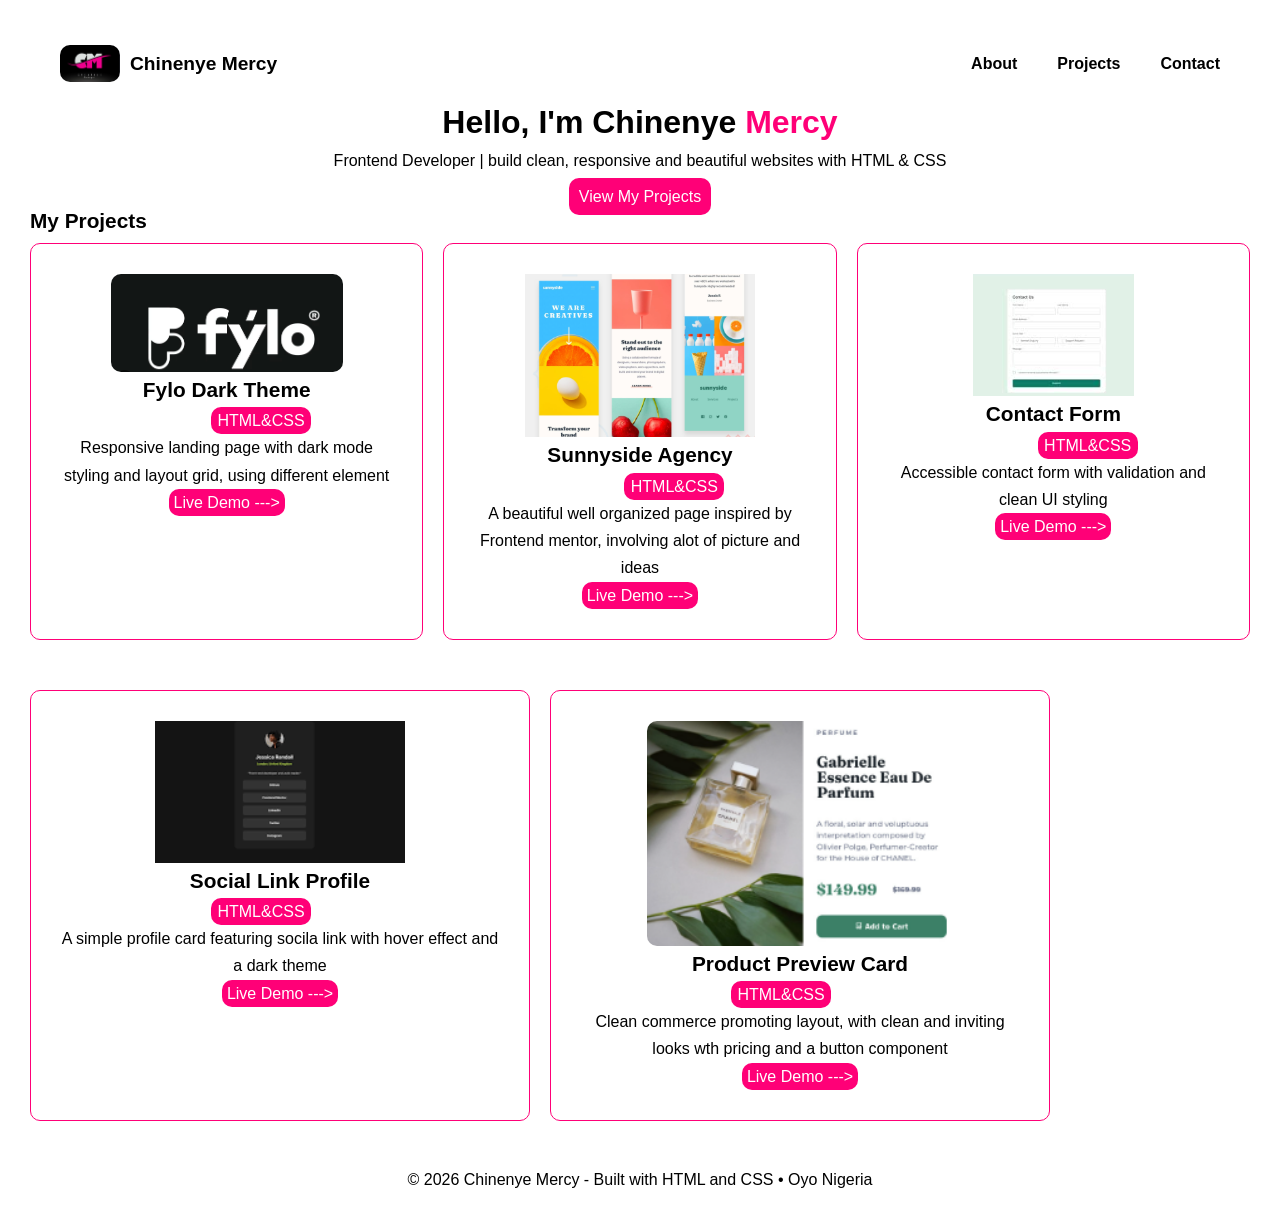
==== index.html @ 45bd8fab "add simple html and css website" ====
<html>

<head>
    <title>Chinenye Mercy- Protfolio</title>
    <link rel="shortcut icon" href="./portfolio favicon.png" type="image/x-icon">
    <link rel="stylesheet" href="index.css">
</head>

<body>
    <header>
      <div class="log">
          <a class="logo" href="/">  <img src="./portfolio favicon.png" alt="Chinenye Mercy"></a>
            <p><strong>Chinenye Mercy</strong></p>
      </div>
        <nav>
            <ul>
                <li><a href="#about">About</a></li>
                <li><a href="#projects">Projects</a></li>
                <li><a href="#contact">Contact</a></li>
            </ul>
        </nav>
    </header>
    <main>
        <div class=" info">
            <h1>Hello, I'm Chinenye<span class="name"> Mercy</span></h1>
            <p>Frontend Developer | build clean, responsive and beautiful websites with HTML & CSS</p>
            <a href="#projects">View My Projects</a>
        </div>
            <p id="title"><strong>My Projects</strong></p>
            <span class="container">
                <div class="card">
                    <img id="image" src="./fylo.png" alt="">
                    <p class="title">Fylo Dark Theme</p>
                    <p class="style">HTML&CSS</p>
                    <P class="note">Responsive landing page with dark mode styling and layout grid, using different element</P>
                    <a class="address" href="https://chinenyemercy013-droidgithub.io/fylo-dark-theme/">Live Demo ---></a>
                </div>
                <div class="card">
                    <img src="./sunny side.png" alt="">
                    <p class="title">Sunnyside Agency</p>
                    <p class="style">HTML&CSS</p>
                    <P class="note">A beautiful well organized page inspired by Frontend mentor, involving alot of picture and ideas</P>
                    <a class="address" href="https://chinenyemercy013-droidgithub.io/sunnyside/">Live Demo ---></a>
                </div>
                <div class=" card">
                    <img src="./contact form.png" alt="">
                    <p class="title">Contact Form</p>
                    <p class="style">HTML&CSS</p>
                    <p class="note">Accessible contact form with validation and clean UI styling</p>
                    <a class="address" href="https://chinenyemercy013-droidgithub.io/contact-form/"> Live Demo ---></a>
                </div>
            </span>
            <span class="container">
                <div class="card">
                    <img src="./social link.png" alt="">
                    <p class="title">Social Link Profile</p>
                    <p class="style">HTML&CSS</p>
                    <p class="note" >A simple profile card featuring socila link with hover effect and a dark theme</p>
                    <a class="address" href="https://chinenyemercy013droidgithub.io/social-link/">Live Demo ---></a>
                </div>
                <div class="card">
                    <img id="image" src="./product preview.png" alt="">
                    <p class="title">Product Preview Card</p>
                    <p class="style">HTML&CSS</p>
                    <p class="note" >Clean commerce promoting layout, with clean and inviting looks wth pricing and a button component</p>
                    <a class="address" href="https://chinenyemercy013droidgithub.io/product-preview/">Live Demo ---></a>
                </div>
            </span>

    </main>
    <footer>
       <p>&copy; 2026 Chinenye Mercy - Built with HTML and CSS  &bull; Oyo Nigeria</p>
    </footer>





















</body>

</html>
---- index.css ----
*{
    box-sizing: border-box;
    margin: 0;
    padding: 0;
}
body{
    font-family: Arial, Helvetica, sans-serif;
    padding: 30px;
}
 header {
    display: flex;
    justify-content: space-between;
    padding: 15px 30px;
    align-items: center;
}
.log{
    display: flex;
    gap: 10px;
    align-items: center;
    font-size: 1.2rem;
}
.logo img{
    width: 60px;
    border-radius: 10px;
}
nav ul{
    display: flex;
    gap: 40px;
    list-style-type: none;
}
nav a{
text-decoration: none;
 color: black;
 font-weight: bolder;
}
.info{
    text-align: center;
    line-height: 1.6;
}
.name{
    color: rgb(255, 0, 119);
}
.info p{
    margin-bottom: 10px;
}
.info a{
    background-color: rgb(255, 0, 119) ;
    color: white;
    text-decoration: none;
    padding: 10px;
    border-radius: 10px;
}
#title strong{
    font-size: 1.3rem;
}
#title{
    margin-bottom: 10px;
}
.container{
    display: flex;
   flex-direction: row;
   gap: 20px;
   margin-bottom: 50px;
}
.card{
    border:solid 1px rgb(255, 0, 119);
    text-align: center;
    padding: 30px;
    border-radius: 10px;
    width: 500px;
    line-height: 1.7;
}
#image{
    width: 70%;
    border-radius: 10px;
}
.title{
    font-size: 1.3rem;
    font-weight: bold;
}
.style{
    background-color:rgb(255, 0, 119) ;
    width: 100px;
    margin-left: 150px;
    color: white;
    border-radius: 10px;
}
.address{
     background-color:rgb(255, 0, 119) ;
     text-decoration: none;
     color: white;
     padding: 5px;
     border: none;
     border-radius: 10px;
     
}
footer{
    text-align: center;
}

@media (max-width:768px){
    body{
        font-size: 2rem;
    }
    .container{
        flex-direction: column;
    }
    .card{
        width: 100%;
    }
    .style{
        width:200px;
        margin-left: 300px;
        margin-top:20px
    }

}
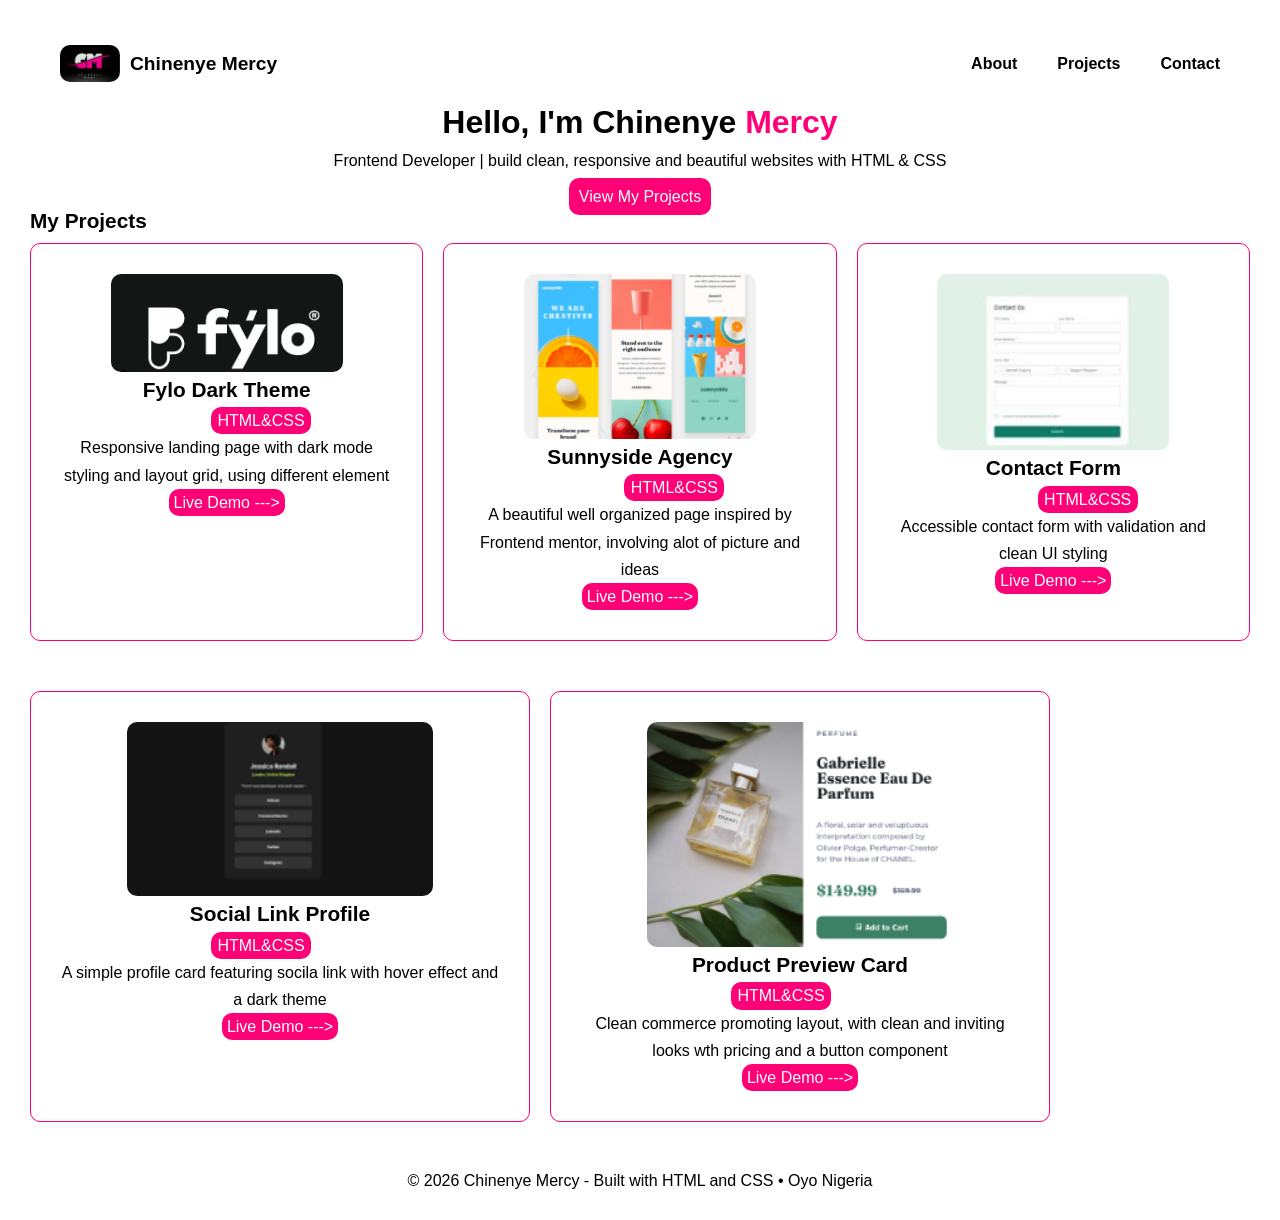
==== commit d282bd9a: "updated my portfolio" ====
--- a/index.html
+++ b/index.html
@@ -33,37 +33,37 @@
                     <p class="title">Fylo Dark Theme</p>
                     <p class="style">HTML&CSS</p>
                     <P class="note">Responsive landing page with dark mode styling and layout grid, using different element</P>
-                    <a class="address" href="https://chinenyemercy013-droidgithub.io/fylo-dark-theme/">Live Demo ---></a>
+                    <a class="address" href="https://chinenyemercy013-droid.github.io/fylo-dark-theme/">Live Demo ---></a>
                 </div>
                 <div class="card">
-                    <img src="./sunny side.png" alt="">
+                    <img id="image"src="./sunny side.png" alt="">
                     <p class="title">Sunnyside Agency</p>
                     <p class="style">HTML&CSS</p>
                     <P class="note">A beautiful well organized page inspired by Frontend mentor, involving alot of picture and ideas</P>
-                    <a class="address" href="https://chinenyemercy013-droidgithub.io/sunnyside/">Live Demo ---></a>
+                    <a class="address" href="https://chinenyemercy013-droid.github.io/sunnyside/">Live Demo ---></a>
                 </div>
                 <div class=" card">
-                    <img src="./contact form.png" alt="">
+                    <img id="image" src="./contact form.png" alt="">
                     <p class="title">Contact Form</p>
                     <p class="style">HTML&CSS</p>
                     <p class="note">Accessible contact form with validation and clean UI styling</p>
-                    <a class="address" href="https://chinenyemercy013-droidgithub.io/contact-form/"> Live Demo ---></a>
+                    <a class="address" href="https://chinenyemercy013-droid.github.io/contact-form/"> Live Demo ---></a>
                 </div>
             </span>
             <span class="container">
                 <div class="card">
-                    <img src="./social link.png" alt="">
+                    <img id="image" src="./social link.png" alt="">
                     <p class="title">Social Link Profile</p>
                     <p class="style">HTML&CSS</p>
                     <p class="note" >A simple profile card featuring socila link with hover effect and a dark theme</p>
-                    <a class="address" href="https://chinenyemercy013droidgithub.io/social-link/">Live Demo ---></a>
+                    <a class="address" href="https://chinenyemercy013-droid.github.io/social-link/">Live Demo ---></a>
                 </div>
                 <div class="card">
                     <img id="image" src="./product preview.png" alt="">
                     <p class="title">Product Preview Card</p>
                     <p class="style">HTML&CSS</p>
                     <p class="note" >Clean commerce promoting layout, with clean and inviting looks wth pricing and a button component</p>
-                    <a class="address" href="https://chinenyemercy013droidgithub.io/product-preview/">Live Demo ---></a>
+                    <a class="address" href="https://chinenyemercy013-droid.github.io/product-preview/">Live Demo ---></a>
                 </div>
             </span>
 
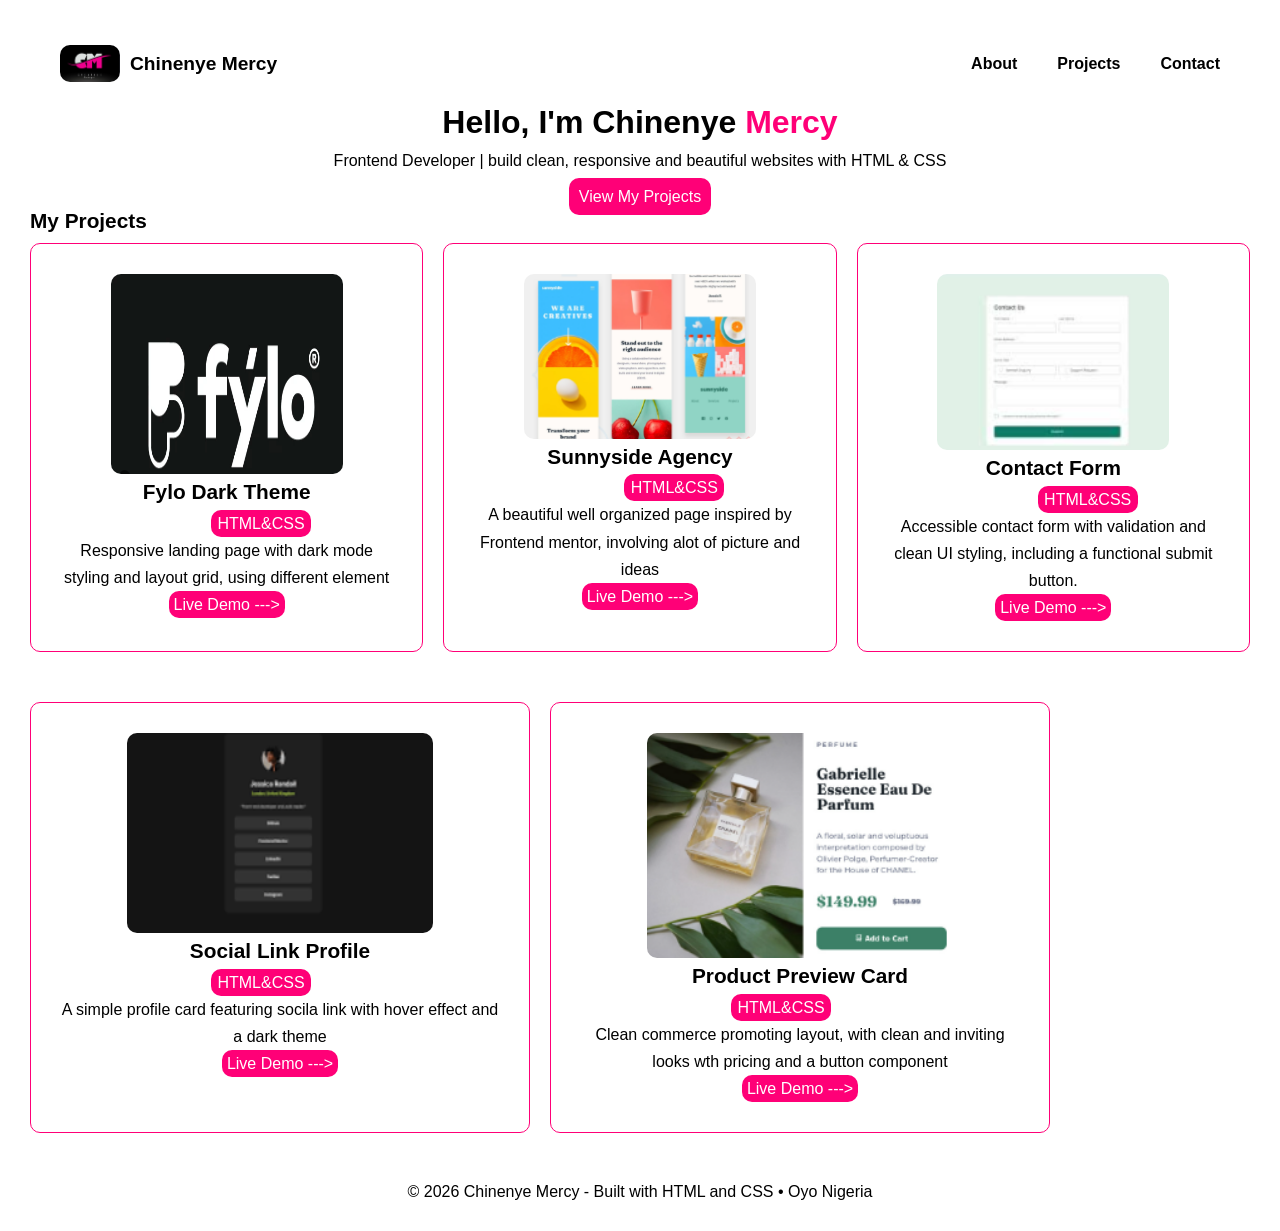
==== commit 18949535: "add simple html and css website" ====
--- a/index.html
+++ b/index.html
@@ -29,41 +29,41 @@
             <p id="title"><strong>My Projects</strong></p>
             <span class="container">
                 <div class="card">
-                    <img id="image" src="./fylo.png" alt="">
+                    <img id="image_1" src="./fylo.png" alt="">
                     <p class="title">Fylo Dark Theme</p>
                     <p class="style">HTML&CSS</p>
                     <P class="note">Responsive landing page with dark mode styling and layout grid, using different element</P>
-                    <a class="address" href="https://chinenyemercy013-droid.github.io/fylo-dark-theme/">Live Demo ---></a>
+                    <a class="address" target="_blank"  href="https://chinenyemercy013-droid.github.io/fylo-dark-theme/">Live Demo ---></a>
                 </div>
                 <div class="card">
                     <img id="image"src="./sunny side.png" alt="">
                     <p class="title">Sunnyside Agency</p>
                     <p class="style">HTML&CSS</p>
                     <P class="note">A beautiful well organized page inspired by Frontend mentor, involving alot of picture and ideas</P>
-                    <a class="address" href="https://chinenyemercy013-droid.github.io/sunnyside/">Live Demo ---></a>
+                    <a class="address" target="_blank" href="https://chinenyemercy013-droid.github.io/sunnyside/">Live Demo ---></a>
                 </div>
                 <div class=" card">
                     <img id="image" src="./contact form.png" alt="">
                     <p class="title">Contact Form</p>
                     <p class="style">HTML&CSS</p>
-                    <p class="note">Accessible contact form with validation and clean UI styling</p>
-                    <a class="address" href="https://chinenyemercy013-droid.github.io/contact-form/"> Live Demo ---></a>
+                    <p class="note">Accessible contact form with validation and clean UI styling, including a functional submit button.</p>
+                    <a class="address" target="_blank" href="https://chinenyemercy013-droid.github.io/contact-form/"> Live Demo ---></a>
                 </div>
             </span>
             <span class="container">
                 <div class="card">
-                    <img id="image" src="./social link.png" alt="">
+                    <img id="image_1" src="./social link.png" alt="">
                     <p class="title">Social Link Profile</p>
                     <p class="style">HTML&CSS</p>
                     <p class="note" >A simple profile card featuring socila link with hover effect and a dark theme</p>
-                    <a class="address" href="https://chinenyemercy013-droid.github.io/social-link/">Live Demo ---></a>
+                    <a class="address" target="_blank" href="https://chinenyemercy013-droid.github.io/social-link/">Live Demo ---></a>
                 </div>
                 <div class="card">
                     <img id="image" src="./product preview.png" alt="">
                     <p class="title">Product Preview Card</p>
                     <p class="style">HTML&CSS</p>
                     <p class="note" >Clean commerce promoting layout, with clean and inviting looks wth pricing and a button component</p>
-                    <a class="address" href="https://chinenyemercy013-droid.github.io/product-preview/">Live Demo ---></a>
+                    <a class="address" target="_blank" href="https://chinenyemercy013-droid.github.io/product-preview/">Live Demo ---></a>
                 </div>
             </span>
 
--- a/index.css
+++ b/index.css
@@ -74,6 +74,11 @@
     width: 70%;
     border-radius: 10px;
 }
+#image_1{
+    width: 70%;
+    border-radius: 10px;
+    height: 200px;
+}
 .title{
     font-size: 1.3rem;
     font-weight: bold;
@@ -102,6 +107,9 @@
     body{
         font-size: 2rem;
     }
+    p{
+        font-size: 1.5rem;
+    }
     .container{
         flex-direction: column;
     }
@@ -113,5 +121,8 @@
         margin-left: 300px;
         margin-top:20px
     }
+    .info p{
+        margin-bottom: 20px;
+    }
 
 }
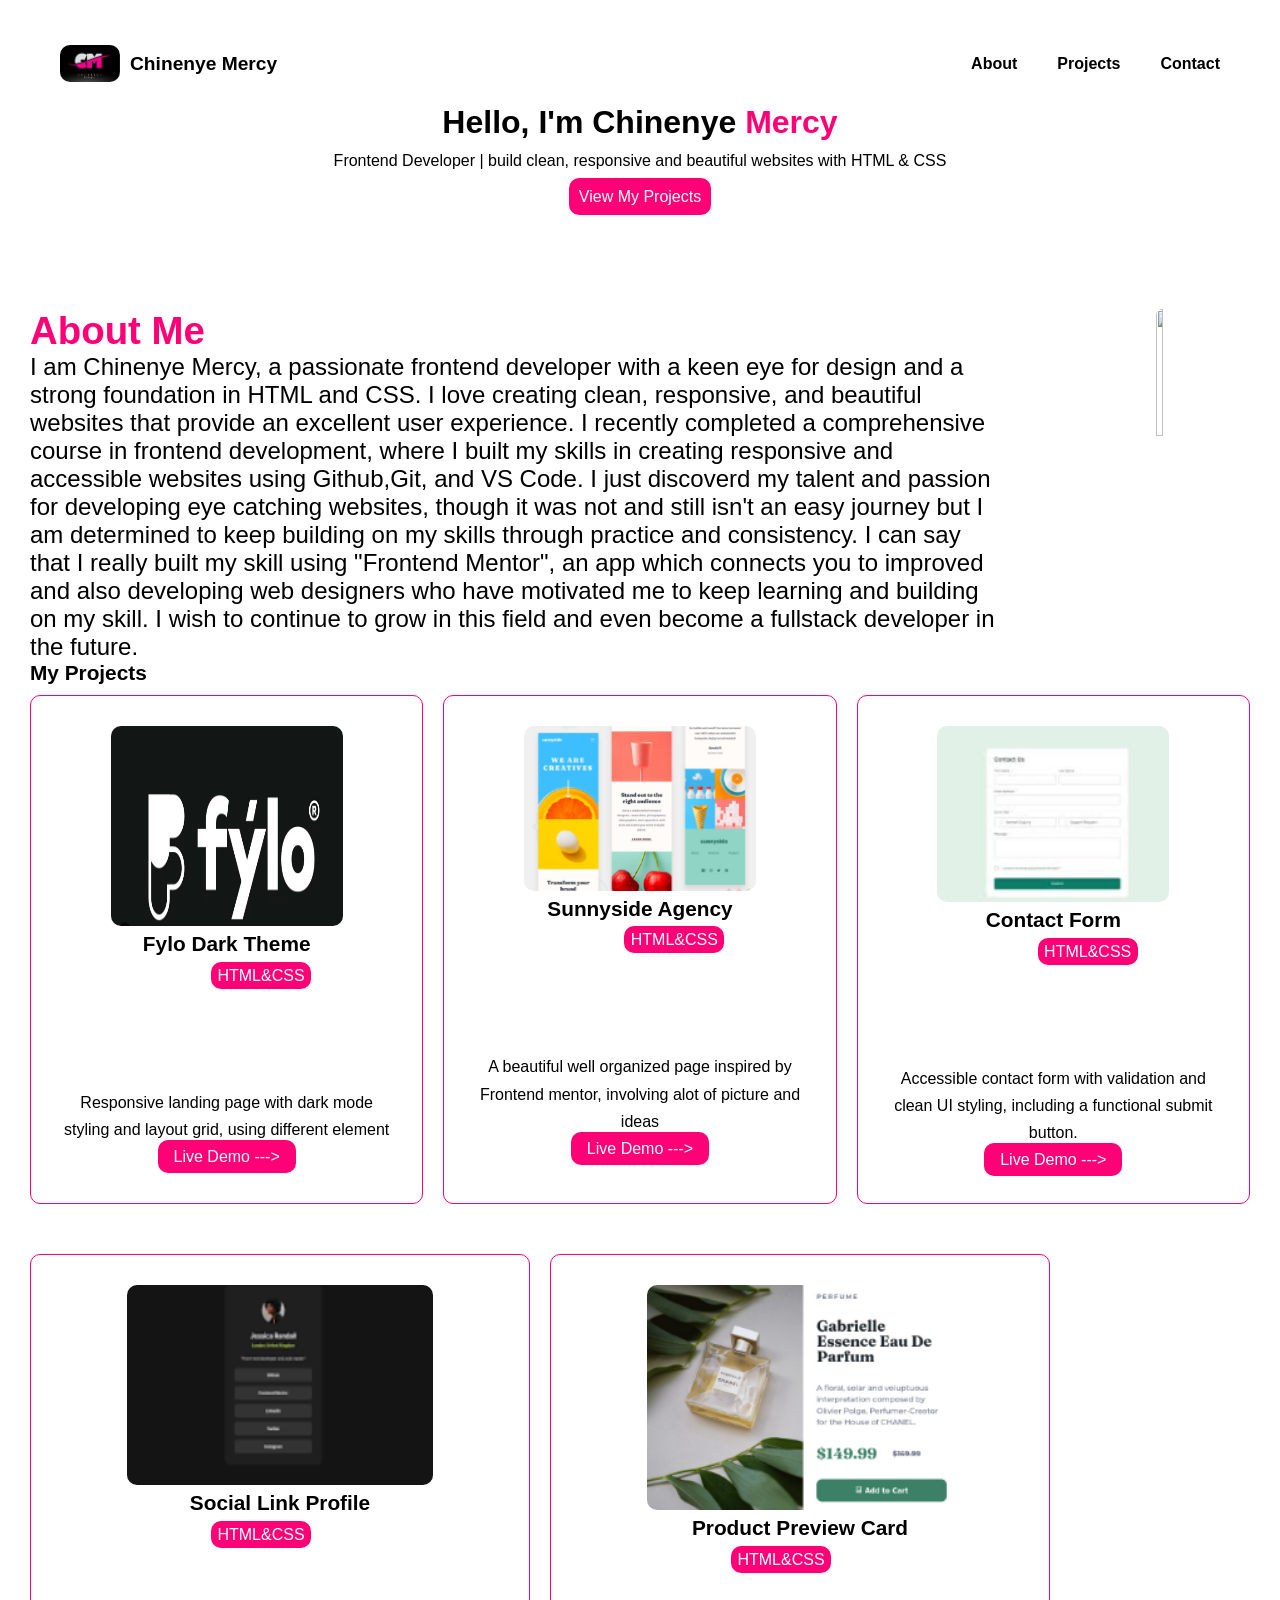
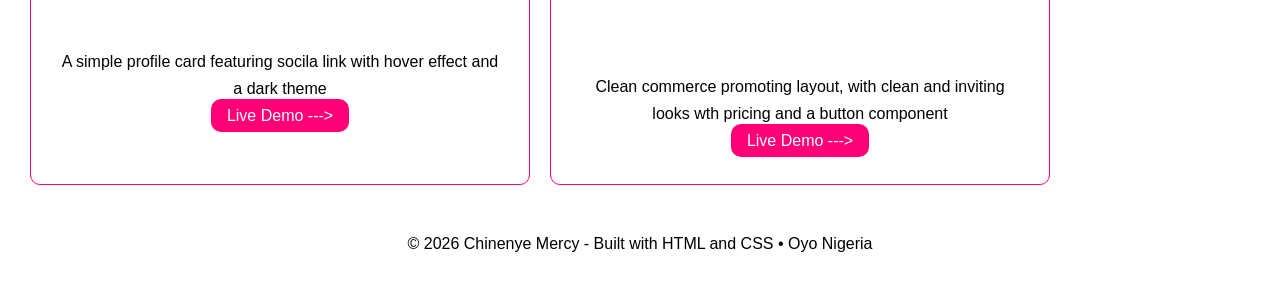
==== commit 8574ff1e: "changed the width and other things for mobile responsiveness" ====
--- a/index.html
+++ b/index.html
@@ -1,6 +1,10 @@
 <html>
+<!DOCTYPE html>
+<html lang="en">
 
 <head>
+    <meta charset="UTF-8">
+    <meta name="viewport" content="width=device-width, initial-scale=1.0">
     <title>Chinenye Mercy- Protfolio</title>
     <link rel="shortcut icon" href="./portfolio favicon.png" type="image/x-icon">
     <link rel="stylesheet" href="index.css">
@@ -8,10 +12,10 @@
 
 <body>
     <header>
-      <div class="log">
-          <a class="logo" href="/">  <img src="./portfolio favicon.png" alt="Chinenye Mercy"></a>
+        <div class="log">
+            <a class="logo" href="/"> <img src="./portfolio favicon.png" alt="Chinenye Mercy"></a>
             <p><strong>Chinenye Mercy</strong></p>
-      </div>
+        </div>
         <nav>
             <ul>
                 <li><a href="#about">About</a></li>
@@ -26,50 +30,83 @@
             <p>Frontend Developer | build clean, responsive and beautiful websites with HTML & CSS</p>
             <a href="#projects">View My Projects</a>
         </div>
-            <p id="title"><strong>My Projects</strong></p>
-            <span class="container">
-                <div class="card">
-                    <img id="image_1" src="./fylo.png" alt="">
-                    <p class="title">Fylo Dark Theme</p>
-                    <p class="style">HTML&CSS</p>
-                    <P class="note">Responsive landing page with dark mode styling and layout grid, using different element</P>
-                    <a class="address" target="_blank"  href="https://chinenyemercy013-droid.github.io/fylo-dark-theme/">Live Demo ---></a>
-                </div>
-                <div class="card">
-                    <img id="image"src="./sunny side.png" alt="">
-                    <p class="title">Sunnyside Agency</p>
-                    <p class="style">HTML&CSS</p>
-                    <P class="note">A beautiful well organized page inspired by Frontend mentor, involving alot of picture and ideas</P>
-                    <a class="address" target="_blank" href="https://chinenyemercy013-droid.github.io/sunnyside/">Live Demo ---></a>
-                </div>
-                <div class=" card">
-                    <img id="image" src="./contact form.png" alt="">
-                    <p class="title">Contact Form</p>
-                    <p class="style">HTML&CSS</p>
-                    <p class="note">Accessible contact form with validation and clean UI styling, including a functional submit button.</p>
-                    <a class="address" target="_blank" href="https://chinenyemercy013-droid.github.io/contact-form/"> Live Demo ---></a>
-                </div>
-            </span>
-            <span class="container">
-                <div class="card">
-                    <img id="image_1" src="./social link.png" alt="">
-                    <p class="title">Social Link Profile</p>
-                    <p class="style">HTML&CSS</p>
-                    <p class="note" >A simple profile card featuring socila link with hover effect and a dark theme</p>
-                    <a class="address" target="_blank" href="https://chinenyemercy013-droid.github.io/social-link/">Live Demo ---></a>
-                </div>
-                <div class="card">
-                    <img id="image" src="./product preview.png" alt="">
-                    <p class="title">Product Preview Card</p>
-                    <p class="style">HTML&CSS</p>
-                    <p class="note" >Clean commerce promoting layout, with clean and inviting looks wth pricing and a button component</p>
-                    <a class="address" target="_blank" href="https://chinenyemercy013-droid.github.io/product-preview/">Live Demo ---></a>
-                </div>
-            </span>
+        <span class="note">
+            <div class="about">
+                <h1>About Me</h1>
+                <p>I am Chinenye Mercy, a passionate frontend developer with a keen eye for design and a strong
+                    foundation
+                    in HTML and CSS.
+                    I love creating clean, responsive, and beautiful websites that provide an excellent user experience.
+                    I
+                    recently completed a comprehensive course in frontend development, where I built my skills in
+                    creating
+                    responsive and accessible websites using Github,Git, and VS Code. I just discoverd my talent and
+                    passion
+                    for developing eye catching websites, though it was not and still isn't an easy journey but I am
+                    determined to keep building on my skills through practice and consistency. I can say that I really
+                    built
+                    my skill using "Frontend Mentor", an app which connects you to improved and also developing web
+                    designers who have motivated me to keep learning and building on my skill. I wish to continue to
+                    grow in
+                    this field and even become a fullstack developer in the future.
+                </p>
+            </div>
+             <span class="img_1"><img src="./WhatsApp Image 2026-11-17 at 11.27.31 AM.jpeg"></span>
+        </span>
+        </div>
+        <p id="title"><strong>My Projects</strong></p>
+        <span class="container">
+            <div class="card">
+                <img id="image_1" src="./fylo.png" alt="">
+                <p class="title">Fylo Dark Theme</p>
+                <p class="style">HTML&CSS</p>
+                <P class="note">Responsive landing page with dark mode styling and layout grid, using different element
+                </P>
+                <a class="address" target="_blank" href="https://chinenyemercy013-droid.github.io/fylo-dark-theme/">Live
+                    Demo ---></a>
+            </div>
+            <div class="card">
+                <img id="image" src="./sunny side.png" alt="">
+                <p class="title">Sunnyside Agency</p>
+                <p class="style">HTML&CSS</p>
+                <P class="note">A beautiful well organized page inspired by Frontend mentor, involving alot of picture
+                    and ideas</P>
+                <a class="address" target="_blank" href="https://chinenyemercy013-droid.github.io/sunnyside/">Live Demo
+                    ---></a>
+            </div>
+            <div class=" card">
+                <img id="image" src="./contact form.png" alt="">
+                <p class="title">Contact Form</p>
+                <p class="style">HTML&CSS</p>
+                <p class="note">Accessible contact form with validation and clean UI styling, including a functional
+                    submit button.</p>
+                <a class="address" target="_blank" href="https://chinenyemercy013-droid.github.io/contact-form/"> Live
+                    Demo ---></a>
+            </div>
+        </span>
+        <span class="container">
+            <div class="card">
+                <img id="image_1" src="./social link.png" alt="">
+                <p class="title">Social Link Profile</p>
+                <p class="style">HTML&CSS</p>
+                <p class="note">A simple profile card featuring socila link with hover effect and a dark theme</p>
+                <a class="address" target="_blank" href="https://chinenyemercy013-droid.github.io/social-link/">Live
+                    Demo ---></a>
+            </div>
+            <div class="card">
+                <img id="image" src="./product preview.png" alt="">
+                <p class="title">Product Preview Card</p>
+                <p class="style">HTML&CSS</p>
+                <p class="note">Clean commerce promoting layout, with clean and inviting looks wth pricing and a button
+                    component</p>
+                <a class="address" target="_blank" href="https://chinenyemercy013-droid.github.io/product-preview/">Live
+                    Demo ---></a>
+            </div>
+        </span>
 
     </main>
     <footer>
-       <p>&copy; 2026 Chinenye Mercy - Built with HTML and CSS  &bull; Oyo Nigeria</p>
+        <p>&copy; 2026 Chinenye Mercy - Built with HTML and CSS &bull; Oyo Nigeria</p>
     </footer>
 
 
--- a/index.css
+++ b/index.css
@@ -12,6 +12,25 @@
     justify-content: space-between;
     padding: 15px 30px;
     align-items: center;
+}
+.note{
+    display:flex;
+    flex-direction:row;
+gap: 150px;
+margin-top: 100px;
+}
+
+.about{
+    width: 80%;
+    font-size: 1.2rem;
+    text-align: left;
+}
+.about h1{
+    text-align:left;
+    color: rgb(255, 0, 119) ;
+}
+.about p{
+    font-size: 1.5rem;
 }
 .log{
     display: flex;
@@ -28,13 +47,17 @@
     gap: 40px;
     list-style-type: none;
 }
+.img_1 img{
+    border-radius: 50px;
+    height: 60%;
+}
 nav a{
 text-decoration: none;
  color: black;
  font-weight: bolder;
 }
 .info{
-    text-align: center;
+    text-align:center;
     line-height: 1.6;
 }
 .name{
@@ -94,7 +117,7 @@
      background-color:rgb(255, 0, 119) ;
      text-decoration: none;
      color: white;
-     padding: 5px;
+     padding: 8px 16px;
      border: none;
      border-radius: 10px;
      
@@ -104,11 +127,40 @@
 }
 
 @media (max-width:768px){
+    header{
+        gap: 40px;
+    }
+    .everything{
+        flex-direction: column-reverse;
+    }
+    .img_1 img{
+        width:300px;
+        margin-left:30px;
+        border-radius: 40px;
+        height: 300px;
+    }
+    .note{
+        flex-direction:  column-reverse;
+        margin-top: 40px;
+       gap: 0px;
+    }
+    .about{
+        width:350px;
+        line-height: 1.6;
+    }
+    .info{
+        margin-bottom: 30px;
+margin-left:5px;
+    }
+    .info h1{
+        margin-left: 10px;
+    }
+    .info a{
+        margin-left: 50px;
+    }
+    
     body{
-        font-size: 2rem;
-    }
-    p{
-        font-size: 1.5rem;
+        padding:20px;
     }
     .container{
         flex-direction: column;
@@ -116,9 +168,13 @@
     .card{
         width: 100%;
     }
+    nav ul{
+        gap:10px;
+        font-size: 0.8rem;
+    }
     .style{
         width:200px;
-        margin-left: 300px;
+        margin-left: 60px;
         margin-top:20px
     }
     .info p{
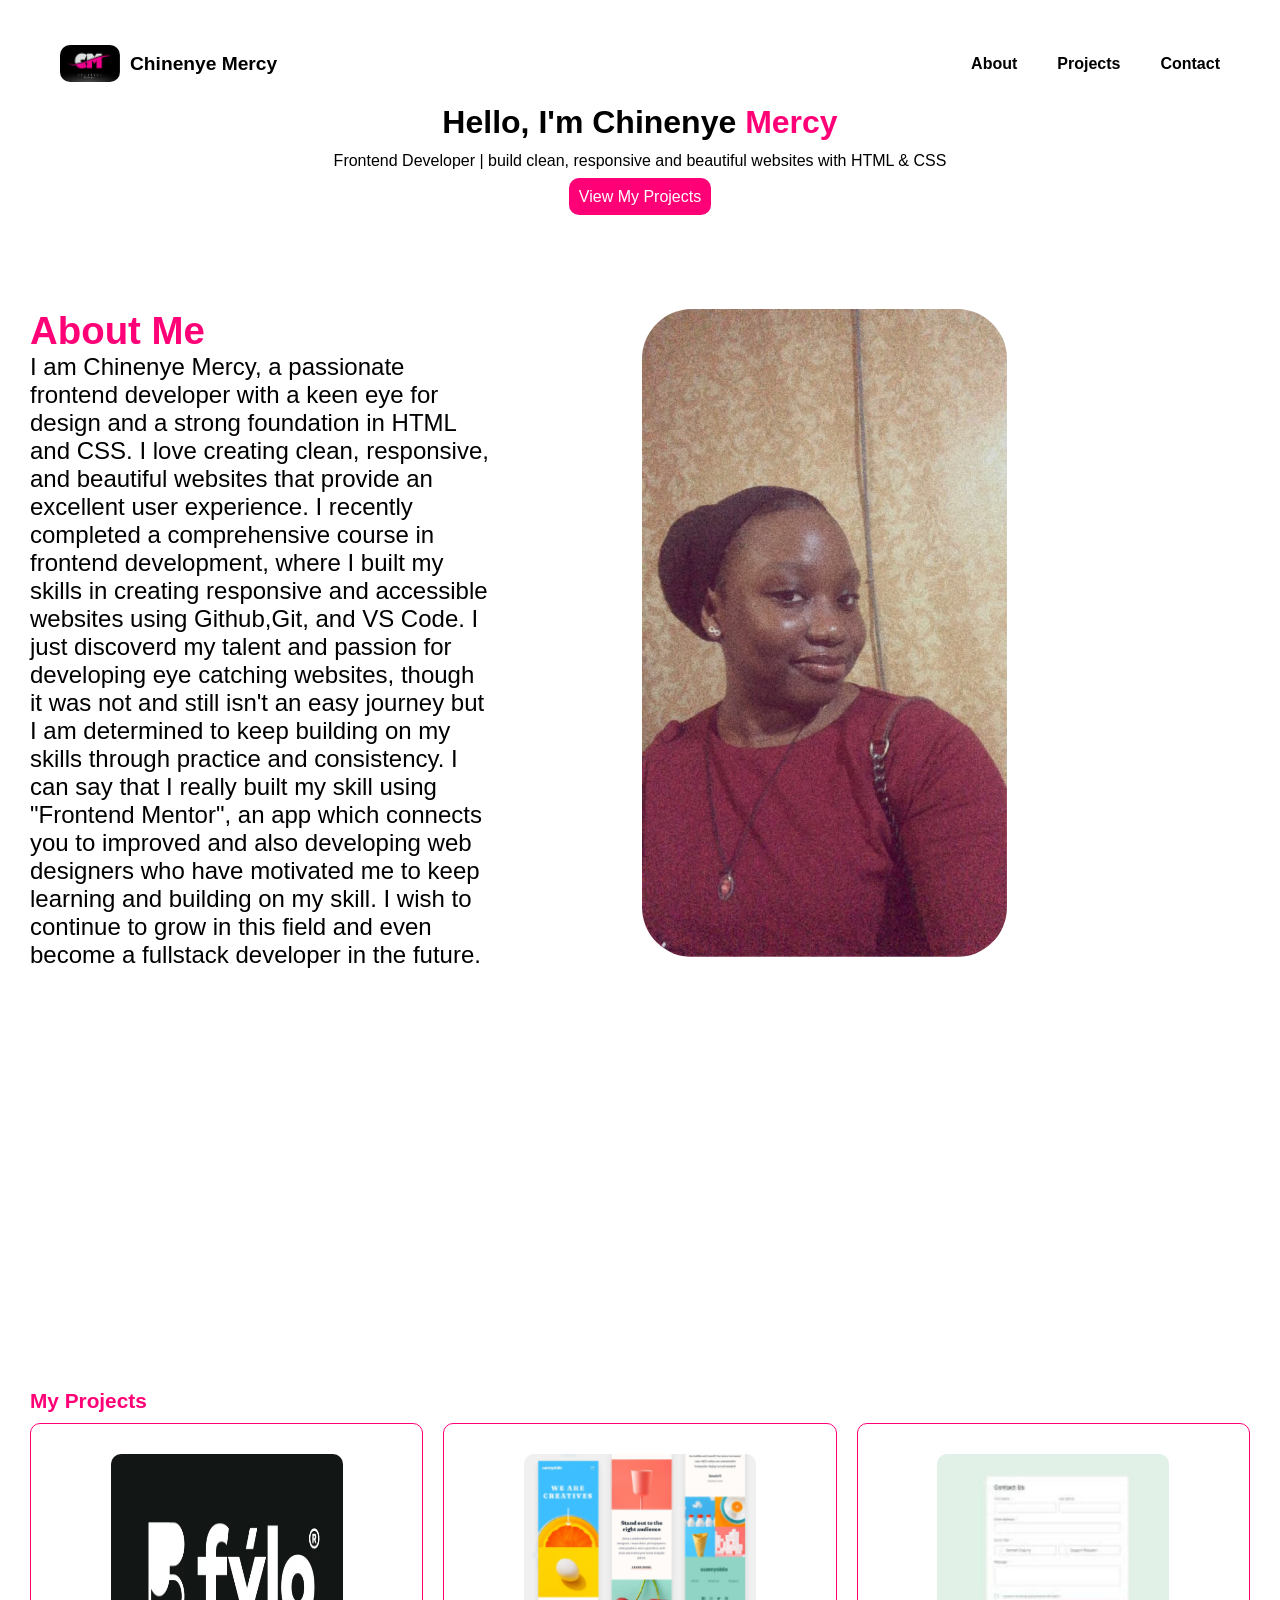
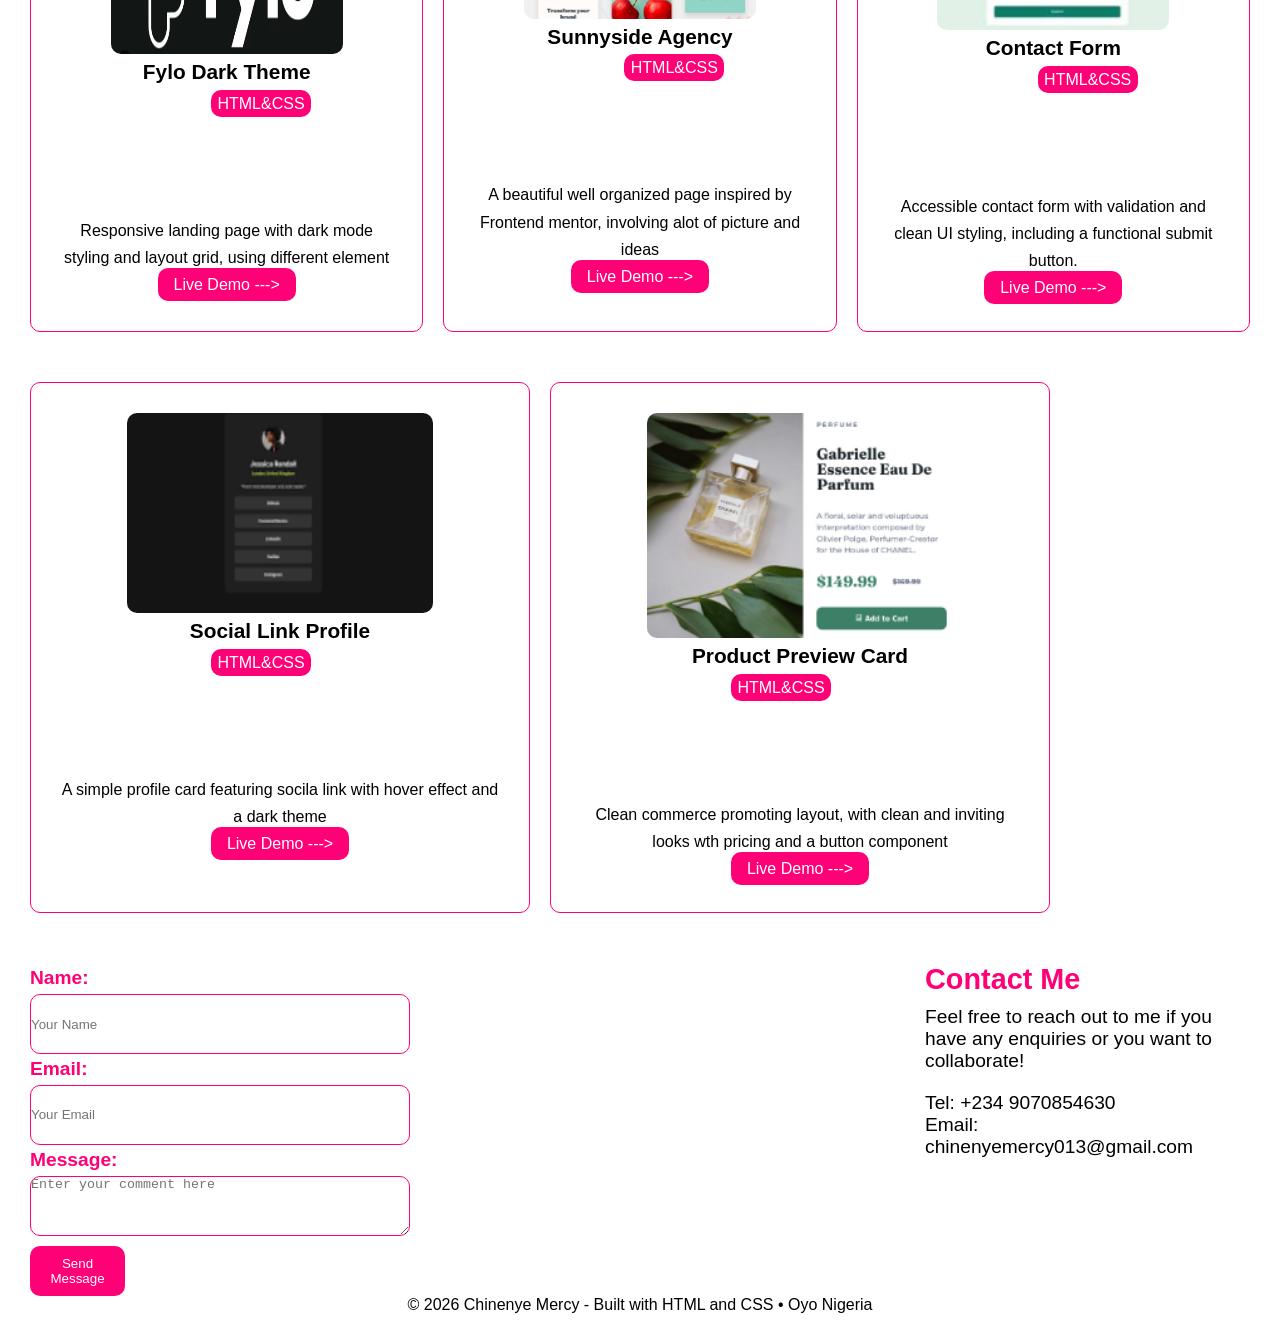
==== commit c91b1a45: "added for better apperance" ====
--- a/index.html
+++ b/index.html
@@ -31,7 +31,7 @@
             <a href="#projects">View My Projects</a>
         </div>
         <span class="note">
-            <div class="about">
+            <div class="about" id="about">
                 <h1>About Me</h1>
                 <p>I am Chinenye Mercy, a passionate frontend developer with a keen eye for design and a strong
                     foundation
@@ -54,7 +54,7 @@
              <span class="img_1"><img src="./WhatsApp Image 2026-11-17 at 11.27.31 AM.jpeg"></span>
         </span>
         </div>
-        <p id="title"><strong>My Projects</strong></p>
+        <p class="topic" id="projects"><strong>My Projects</strong></p>
         <span class="container">
             <div class="card">
                 <img id="image_1" src="./fylo.png" alt="">
@@ -103,6 +103,26 @@
                     Demo ---></a>
             </div>
         </span>
+        <div class="contact">
+          <span>
+              <h2 class="topic" id="contact">Contact Me</h2>
+              <p id="enquires">Feel free to reach out to me if you have any enquiries or you want to collaborate!</p>
+              <p>Tel: +234 9070854630</p>
+              <p>Email: chinenyemercy013@gmail.com</p>
+          </span>
+          <span class="form">
+            <form action="https://formsubmit.co/chinenyemercy013@gmail.com" method="post">
+                <label for="name">Name:</label>
+                <input type="text" name="name" placeholder="Your Name" required>
+                <label for="email">Email:</label>
+                <input type="email" name="email" placeholder="Your Email" required>
+                <label for="message">Message:</label>
+                <textarea name="message" placeholder="Enter your comment here" required></textarea>
+                <button id="button" onclick="alert('Submitted successfully')" type="submit" value="Submit">Send Message</button>
+
+            </form>
+          </span>
+        </div>
 
     </main>
     <footer>
--- a/index.css
+++ b/index.css
@@ -73,10 +73,10 @@
     padding: 10px;
     border-radius: 10px;
 }
-#title strong{
+.topic strong{
     font-size: 1.3rem;
 }
-#title{
+.topic{
     margin-bottom: 10px;
 }
 .container{
@@ -122,13 +122,53 @@
      border-radius: 10px;
      
 }
+.contact{
+    display: flex;
+    flex-direction: row-reverse;
+   font-size: 1.2rem;
+}
+.topic{
+    color: rgb(255, 0, 119);
+}
+#enquires{
+    font-size: 1.2rem;
+    margin-bottom: 20px;
+}
+.form{
+    display: flex;
+    flex-direction: column;
+   margin-right: 800px;
+    gap: 20px;
+    width: 200px;
+    line-height: 1.6;
+}
+#button{
+    background-color: rgb(255, 0, 119);
+    color: white;
+    border: none;
+    padding: 10px;
+    border-radius: 10px;
+    margin-top: 10px;
+}
+.form label{
+  color: rgb(255, 0, 119);
+  font-weight: bold;
+  padding-bottom: 10px;
+}
+.form input, .form textarea{
+    border:solid 1px rgb(255, 0, 119);
+    width: 400%;
+    border-radius: 10px;
+    height: 60px;
+}
+
 footer{
     text-align: center;
 }
 
 @media (max-width:768px){
     header{
-        gap: 40px;
+        gap: 30px;
     }
     .everything{
         flex-direction: column-reverse;
@@ -180,5 +220,11 @@
     .info p{
         margin-bottom: 20px;
     }
-
+.contact{
+    flex-direction: column;
+    gap: 10px;
+}
+.form input, .form textarea{
+    width: 150%;
+}
 }
